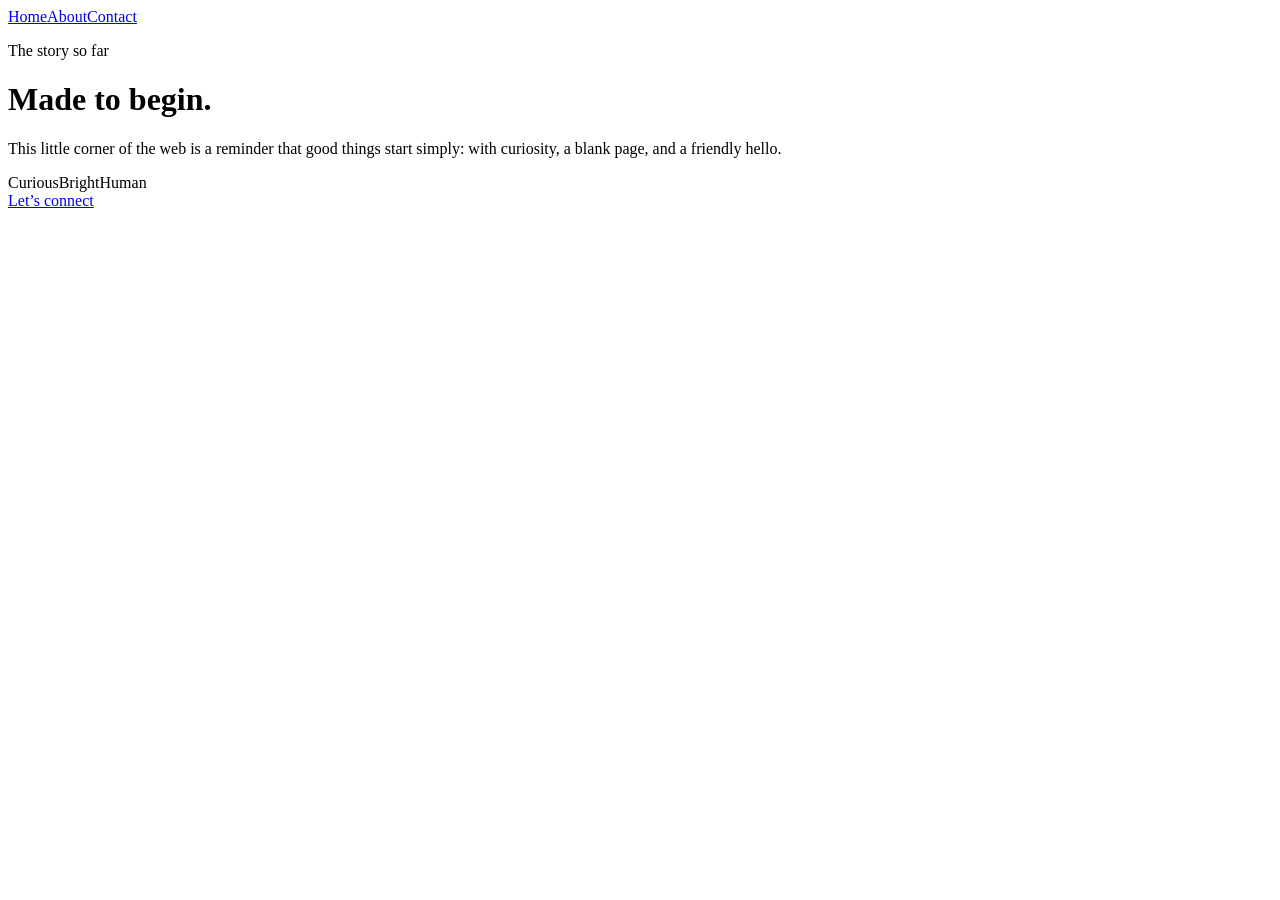
==== about.html @ 5e0aa37c "added about page and contact page" ====
<!doctype html>
<html lang="en"><head><meta charset="UTF-8"><meta name="viewport" content="width=device-width, initial-scale=1.0"><meta name="description" content="About this Hello World project."><title>About · Hello, World!</title><link rel="stylesheet" href="site.css"></head>
<body><div class="aurora" aria-hidden="true"></div><main><nav aria-label="Primary navigation"><a href="index.html">Home</a><a class="active" href="about.html">About</a><a href="contact.html">Contact</a></nav><p class="eyebrow">The story so far</p><h1>Made to begin.</h1><p>This little corner of the web is a reminder that good things start simply: with curiosity, a blank page, and a friendly hello.</p><div class="chips" aria-label="Project values"><span>Curious</span><span>Bright</span><span>Human</span></div><a class="button" href="contact.html">Let’s connect</a></main></body></html>
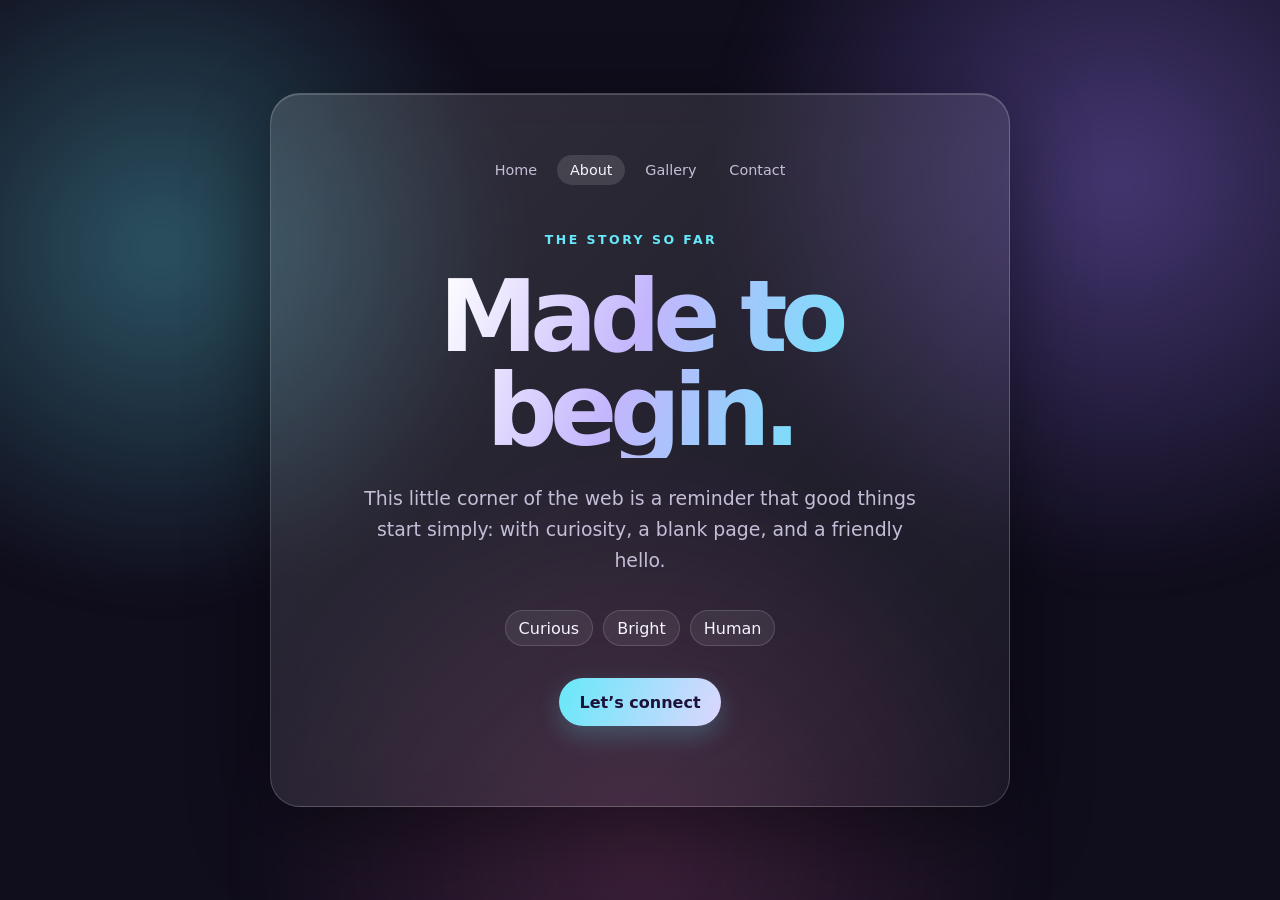
==== commit 7ba5ff29: "gallerypage created" ====
--- a/about.html
+++ b/about.html
@@ -1,3 +1,3 @@
 <!doctype html>
 <html lang="en"><head><meta charset="UTF-8"><meta name="viewport" content="width=device-width, initial-scale=1.0"><meta name="description" content="About this Hello World project."><title>About · Hello, World!</title><link rel="stylesheet" href="site.css"></head>
-<body><div class="aurora" aria-hidden="true"></div><main><nav aria-label="Primary navigation"><a href="index.html">Home</a><a class="active" href="about.html">About</a><a href="contact.html">Contact</a></nav><p class="eyebrow">The story so far</p><h1>Made to begin.</h1><p>This little corner of the web is a reminder that good things start simply: with curiosity, a blank page, and a friendly hello.</p><div class="chips" aria-label="Project values"><span>Curious</span><span>Bright</span><span>Human</span></div><a class="button" href="contact.html">Let’s connect</a></main></body></html>
+<body><div class="aurora" aria-hidden="true"></div><main><nav aria-label="Primary navigation"><a href="index.html">Home</a><a class="active" href="about.html">About</a><a href="gallery.html">Gallery</a><a href="contact.html">Contact</a></nav><p class="eyebrow">The story so far</p><h1>Made to begin.</h1><p>This little corner of the web is a reminder that good things start simply: with curiosity, a blank page, and a friendly hello.</p><div class="chips" aria-label="Project values"><span>Curious</span><span>Bright</span><span>Human</span></div><a class="button" href="contact.html">Let’s connect</a></main></body></html>
--- a/site.css
+++ b/site.css
@@ -0,0 +1 @@
+:root{color-scheme:dark;--ink:#f7f4ff;--muted:#c5bed7;--cyan:#67e8f9}*{box-sizing:border-box}body{min-height:100vh;margin:0;display:grid;place-items:center;overflow:hidden;font-family:Inter,ui-sans-serif,system-ui,-apple-system,"Segoe UI",sans-serif;color:var(--ink);background:#100d1c}.aurora{position:fixed;inset:-25%;z-index:-1;background:radial-gradient(circle at 25% 35%,rgba(103,232,249,.32),transparent 22rem),radial-gradient(circle at 75% 30%,rgba(155,124,255,.38),transparent 25rem),radial-gradient(circle at 50% 80%,rgba(244,114,182,.2),transparent 25rem);filter:blur(24px);animation:drift 13s ease-in-out infinite alternate}main{width:min(92vw,740px);padding:clamp(2.2rem,7vw,5rem);text-align:center;border:1px solid rgba(255,255,255,.18);border-radius:30px;background:linear-gradient(135deg,rgba(255,255,255,.14),rgba(255,255,255,.045));box-shadow:0 28px 80px rgba(0,0,0,.42),inset 0 1px 0 rgba(255,255,255,.18);backdrop-filter:blur(18px);animation:rise .8s cubic-bezier(.2,.8,.2,1) both}nav{display:flex;justify-content:center;gap:.45rem;margin:-1.2rem 0 2.8rem}nav a{padding:.45rem .8rem;border-radius:999px;color:var(--muted);font-size:.9rem;text-decoration:none}nav a:hover,nav a.active{color:var(--ink);background:rgba(255,255,255,.12)}.eyebrow{margin:0 0 1.2rem;color:var(--cyan);font-size:.78rem;font-weight:800;letter-spacing:.2em;text-transform:uppercase}h1{margin:0;font-size:clamp(3rem,10vw,6.2rem);letter-spacing:-.075em;line-height:.95;background:linear-gradient(110deg,#fff 14%,#c4b5fd 48%,#67e8f9 88%);-webkit-background-clip:text;background-clip:text;color:transparent}p{max-width:35rem;margin:1.55rem auto 2.1rem;color:var(--muted);font-size:clamp(1rem,2vw,1.18rem);line-height:1.65}.button,button{display:inline-block;padding:.9rem 1.3rem;border:0;border-radius:999px;color:#1d1238;background:linear-gradient(110deg,var(--cyan),#ddd6fe);box-shadow:0 10px 25px rgba(103,232,249,.22);cursor:pointer;font:inherit;font-weight:800;text-decoration:none}.button:hover,button:hover{transform:translateY(-3px)}.chips{display:flex;justify-content:center;flex-wrap:wrap;gap:.65rem;margin:0 auto 2rem}.chips span{padding:.48rem .8rem;border:1px solid rgba(255,255,255,.15);border-radius:999px;background:rgba(255,255,255,.07)}form{display:grid;gap:1rem;max-width:31rem;margin:0 auto;text-align:left}label{color:var(--muted);font-size:.92rem;font-weight:700}input,textarea{width:100%;margin-top:.4rem;padding:.75rem .85rem;border:1px solid rgba(255,255,255,.2);border-radius:12px;color:var(--ink);background:rgba(10,7,22,.3);font:inherit}textarea{resize:vertical}form button{justify-self:center;margin-top:.35rem}.form-message{min-height:1.65rem;margin:1rem auto 0;color:var(--cyan);font-size:.95rem}@keyframes rise{from{opacity:0;transform:translateY(28px) scale(.97)}to{opacity:1;transform:none}}@keyframes drift{to{transform:rotate(10deg) scale(1.08) translate(3%,-2%)}}
